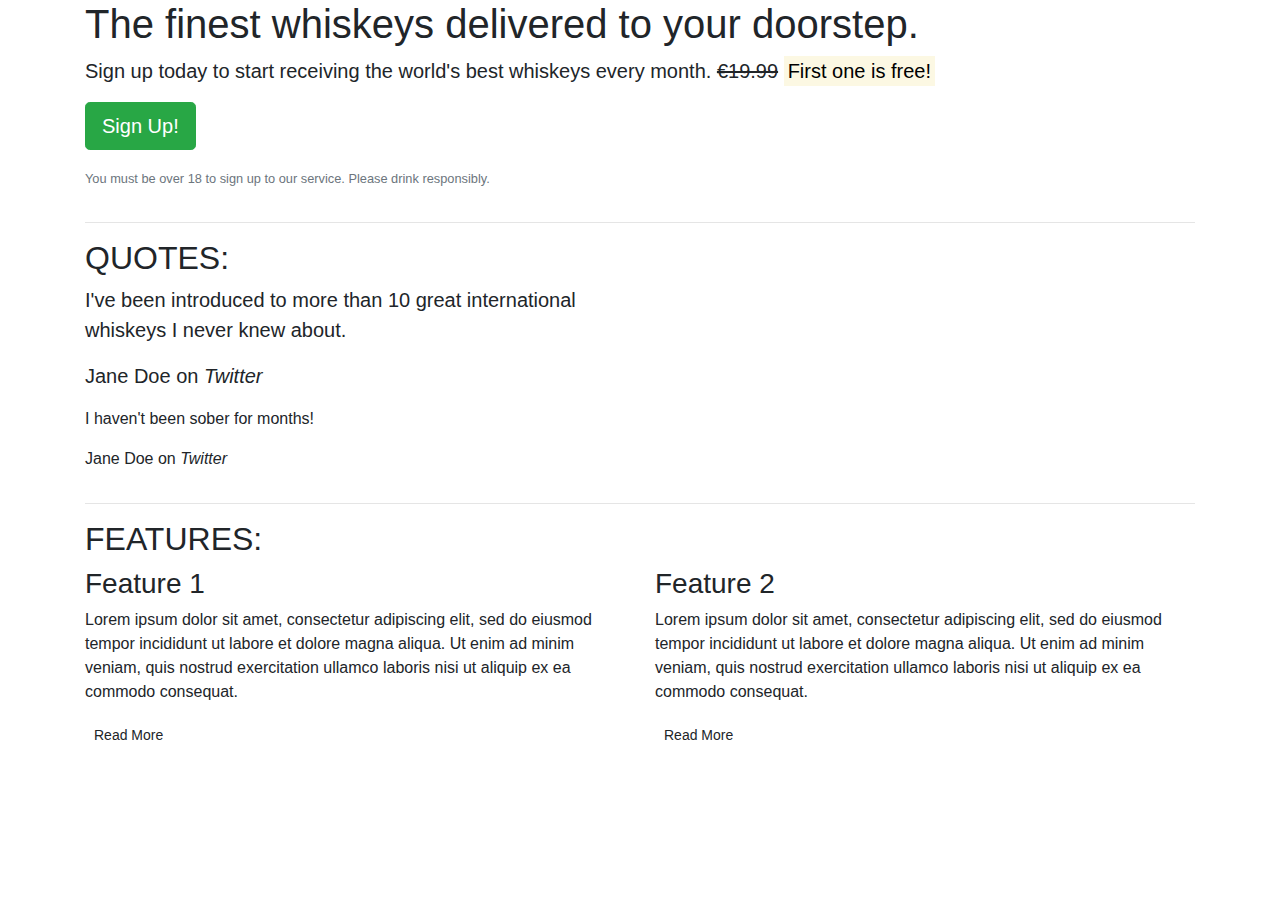
==== index.html @ dc92c140 "moved index.html out of bootstrap folder" ====
<!DOCTYPE html>
<html lang="en">
<head>
    <meta charset="UTF-8">
    <meta name="viewport" content="width=device-width, initial-scale=1.0">
    <title>Document</title>
    <link rel="stylesheet" href="https://stackpath.bootstrapcdn.com/bootstrap/4.3.1/css/bootstrap.min.css" integrity="sha384-ggOyR0iXCbMQv3Xipma34MD+dH/1fQ784/j6cY/iJTQUOhcWr7x9JvoRxT2MZw1T" crossorigin="anonymous">
    <script src="https://stackpath.bootstrapcdn.com/bootstrap/4.3.1/js/bootstrap.min.js" integrity="sha384-JjSmVgyd0p3pXB1rRibZUAYoIIy6OrQ6VrjIEaFf/nJGzIxFDsf4x0xIM+B07jRM" crossorigin="anonymous"></script>
</head>
<body>
    <article class="container">
        <!-- Callout -->
        <div class="row">
            <div class="col-12">
                <section class="callout">
                    <h1>The finest whiskeys delivered to your doorstep.</h1>
                    <p class="lead">Sign up today to start receiving the world's best whiskeys every month. <s>€19.99</s> <strong><mark>First one is free!</mark></strong></p>
                    <p><button class="btn btn-lg btn-success">Sign Up!</button></p>
                    <p class="text-muted"><small>You must be over 18 to sign up to our service. Please drink responsibly.</small></p>
                </section>
            </div>    
        </div>
        <!-- /.callout -->
        <hr>

        <!-- Quotes -->
        <section class="quotes">
            <div class="row">
                <div class="col-12">
                    <h2 class="text-uppercase">Quotes:</h2>
                </div>
            </div>
            <div class="row">
                <div class="col-12 col-md-6">
                    <blockquote class="blockquote">
                        <p>I've been introduced to more than 10 great international whiskeys I never knew about.</p>
                        <footer>Jane Doe on <cite title="Twitter">Twitter</cite></footer>
                    </blockquote>
                </div>
            </div>
            <div class="row"> 
                <div class="col-12 col-md-6">
                    <blockquote class="quote">
                        <p>I haven't been sober for months!</p>
                        <footer>Jane Doe on <cite title="Twitter">Twitter</cite></footer>
                    </blockquote>
                </div>
            </div>
        </section>
        <!-- /.quotes -->
        <hr>

        <!-- Features -->
        <section class="features">
            <div class="row">
                <div class="col-12">
                    <h2 class="text-uppercase">Features:</h2>
                </div>
            </div>
            <div class="row">
                <div class="col-12 col-md-6">    
                    <div class="feature">
                        <h3>Feature 1</h3>
                        <p>Lorem ipsum dolor sit amet, consectetur adipiscing elit, sed do eiusmod tempor incididunt ut labore et dolore magna aliqua. Ut enim ad minim veniam, quis nostrud exercitation ullamco laboris nisi ut aliquip ex ea commodo consequat.</p>
                        <p><a class="btn btn-sm btn-default" href="">Read More</a></p>
                    </div>
                </div>
                <div class="col-12 col-md-6">
                    <div class="feature">
                        <h3>Feature 2</h3>
                        <p>Lorem ipsum dolor sit amet, consectetur adipiscing elit, sed do eiusmod tempor incididunt ut labore et dolore magna aliqua. Ut enim ad minim veniam, quis nostrud exercitation ullamco laboris nisi ut aliquip ex ea commodo consequat.</p>
                        <p><a class="btn btn-sm btn-default" href="">Read More</a></p>
                    </div>
                </div>
                <div class="col-12 d-md-none">
                    <div class="feature">
                        <h3>Feature 3</h3>
                        <p class="text-capitalize">Lorem ipsum dolor sit amet, consectetur adipiscing elit, sed do eiusmod tempor incididunt ut labore et dolore magna aliqua. Ut enim ad minim veniam, quis nostrud exercitation ullamco laboris nisi ut aliquip ex ea commodo consequat.</p>
                        <p><a class="btn btn-sm btn-default" href="">Read More</a></p>
                    </div>
                </div>    
            </div>
        </section>
        <!-- /.features -->
    </article>
</body>
</html>
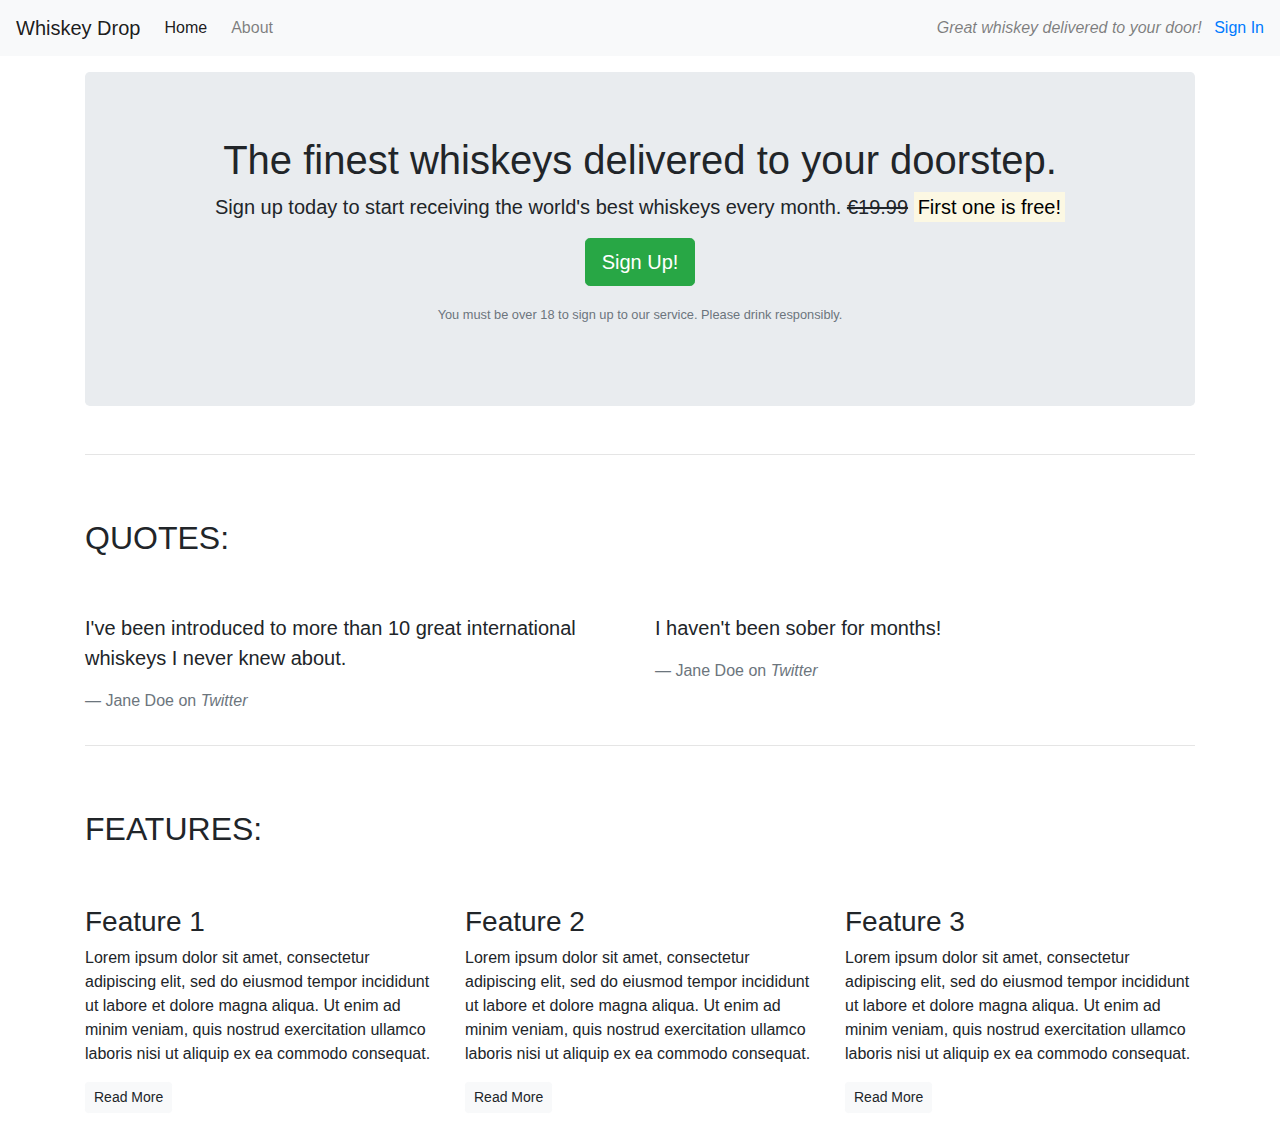
==== commit 98fc0fb5: "updated code along with video using bootstrap" ====
--- a/index.html
+++ b/index.html
@@ -1,24 +1,40 @@
 <!DOCTYPE html>
-<html lang="en">
+<html lang="en-us">
+
 <head>
-    <meta charset="UTF-8">
+    <meta charset="utf-8">
     <meta name="viewport" content="width=device-width, initial-scale=1.0">
-    <title>Document</title>
-    <link rel="stylesheet" href="https://stackpath.bootstrapcdn.com/bootstrap/4.3.1/css/bootstrap.min.css" integrity="sha384-ggOyR0iXCbMQv3Xipma34MD+dH/1fQ784/j6cY/iJTQUOhcWr7x9JvoRxT2MZw1T" crossorigin="anonymous">
-    <script src="https://stackpath.bootstrapcdn.com/bootstrap/4.3.1/js/bootstrap.min.js" integrity="sha384-JjSmVgyd0p3pXB1rRibZUAYoIIy6OrQ6VrjIEaFf/nJGzIxFDsf4x0xIM+B07jRM" crossorigin="anonymous"></script>
+    <title>Whiskey Drop | Taste a new whiskey every month</title>
+    <link rel="stylesheet" href="https://maxcdn.bootstrapcdn.com/bootstrap/4.1.3/css/bootstrap.min.css">
 </head>
+
 <body>
-    <article class="container">
+    <nav class="navbar navbar-light bg-light navbar-expand-sm">
+        <a href="/" class="navbar-brand"> Whiskey Drop</a>
+        <ul class="navbar-nav mr-auto">
+            <li class="active nav-item mr-2"><a class="nav-link" href="/">Home</a></li>
+            <li class="nav-item mr-2"><a class="nav-link" href="/about">About</a></li>
+            <li class="nav-item mr-2 d-block d-sm-none"><a class="nav-link" href="/about">Sign In / Sign Up</a></li>
+        </ul>
+        <div class="d-none d-md-block">
+            <p class="navbar-text my-auto mr-2"><i>Great whiskey delivered to your door!</i></p>
+            <a href="/login">Sign In</a>
+        </div>
+    </nav>
+    <article class="container mt-3">
         <!-- Callout -->
         <div class="row">
             <div class="col-12">
-                <section class="callout">
+                <section class="callout jumbotron text-center">
                     <h1>The finest whiskeys delivered to your doorstep.</h1>
-                    <p class="lead">Sign up today to start receiving the world's best whiskeys every month. <s>€19.99</s> <strong><mark>First one is free!</mark></strong></p>
+                    <p class="lead">Sign up today to start receiving the world's best whiskeys every month.
+                    <s class="d-none d-sm-inline">€19.99</s>
+                    <span class="d-inline d-sm-none"><br></span>
+                    <strong><mark>First one is free!</mark></strong></p>
                     <p><button class="btn btn-lg btn-success">Sign Up!</button></p>
                     <p class="text-muted"><small>You must be over 18 to sign up to our service. Please drink responsibly.</small></p>
                 </section>
-            </div>    
+            </div>
         </div>
         <!-- /.callout -->
         <hr>
@@ -26,7 +42,7 @@
         <!-- Quotes -->
         <section class="quotes">
             <div class="row">
-                <div class="col-12">
+                <div class="col-12 my-5">
                     <h2 class="text-uppercase">Quotes:</h2>
                 </div>
             </div>
@@ -34,15 +50,13 @@
                 <div class="col-12 col-md-6">
                     <blockquote class="blockquote">
                         <p>I've been introduced to more than 10 great international whiskeys I never knew about.</p>
-                        <footer>Jane Doe on <cite title="Twitter">Twitter</cite></footer>
+                        <footer class="blockquote-footer">Jane Doe on <cite title="Twitter">Twitter</cite></footer>
                     </blockquote>
                 </div>
-            </div>
-            <div class="row"> 
                 <div class="col-12 col-md-6">
-                    <blockquote class="quote">
+                    <blockquote class="blockquote">
                         <p>I haven't been sober for months!</p>
-                        <footer>Jane Doe on <cite title="Twitter">Twitter</cite></footer>
+                        <footer class="blockquote-footer">Jane Doe on <cite title="Twitter">Twitter</cite></footer>
                     </blockquote>
                 </div>
             </div>
@@ -53,35 +67,36 @@
         <!-- Features -->
         <section class="features">
             <div class="row">
-                <div class="col-12">
+                <div class="col-12 my-5">
                     <h2 class="text-uppercase">Features:</h2>
                 </div>
             </div>
             <div class="row">
-                <div class="col-12 col-md-6">    
+                <div class="col-12 col-md-6 col-lg-4">
                     <div class="feature">
                         <h3>Feature 1</h3>
                         <p>Lorem ipsum dolor sit amet, consectetur adipiscing elit, sed do eiusmod tempor incididunt ut labore et dolore magna aliqua. Ut enim ad minim veniam, quis nostrud exercitation ullamco laboris nisi ut aliquip ex ea commodo consequat.</p>
-                        <p><a class="btn btn-sm btn-default" href="">Read More</a></p>
+                        <p><a class="btn btn-sm btn-light" href="">Read More</a></p>
                     </div>
                 </div>
-                <div class="col-12 col-md-6">
+                <div class="col-12 col-md-6 col-lg-4">
                     <div class="feature">
                         <h3>Feature 2</h3>
                         <p>Lorem ipsum dolor sit amet, consectetur adipiscing elit, sed do eiusmod tempor incididunt ut labore et dolore magna aliqua. Ut enim ad minim veniam, quis nostrud exercitation ullamco laboris nisi ut aliquip ex ea commodo consequat.</p>
-                        <p><a class="btn btn-sm btn-default" href="">Read More</a></p>
+                        <p><a class="btn btn-sm btn-light" href="">Read More</a></p>
                     </div>
                 </div>
-                <div class="col-12 d-md-none">
+                <div class="col-12 d-md-none d-lg-block col-lg-4">
                     <div class="feature">
                         <h3>Feature 3</h3>
-                        <p class="text-capitalize">Lorem ipsum dolor sit amet, consectetur adipiscing elit, sed do eiusmod tempor incididunt ut labore et dolore magna aliqua. Ut enim ad minim veniam, quis nostrud exercitation ullamco laboris nisi ut aliquip ex ea commodo consequat.</p>
-                        <p><a class="btn btn-sm btn-default" href="">Read More</a></p>
+                        <p>Lorem ipsum dolor sit amet, consectetur adipiscing elit, sed do eiusmod tempor incididunt ut labore et dolore magna aliqua. Ut enim ad minim veniam, quis nostrud exercitation ullamco laboris nisi ut aliquip ex ea commodo consequat.</p>
+                        <p><a class="btn btn-sm btn-light" href="">Read More</a></p>
                     </div>
-                </div>    
+                </div>
             </div>
         </section>
         <!-- /.features -->
     </article>
 </body>
+
 </html>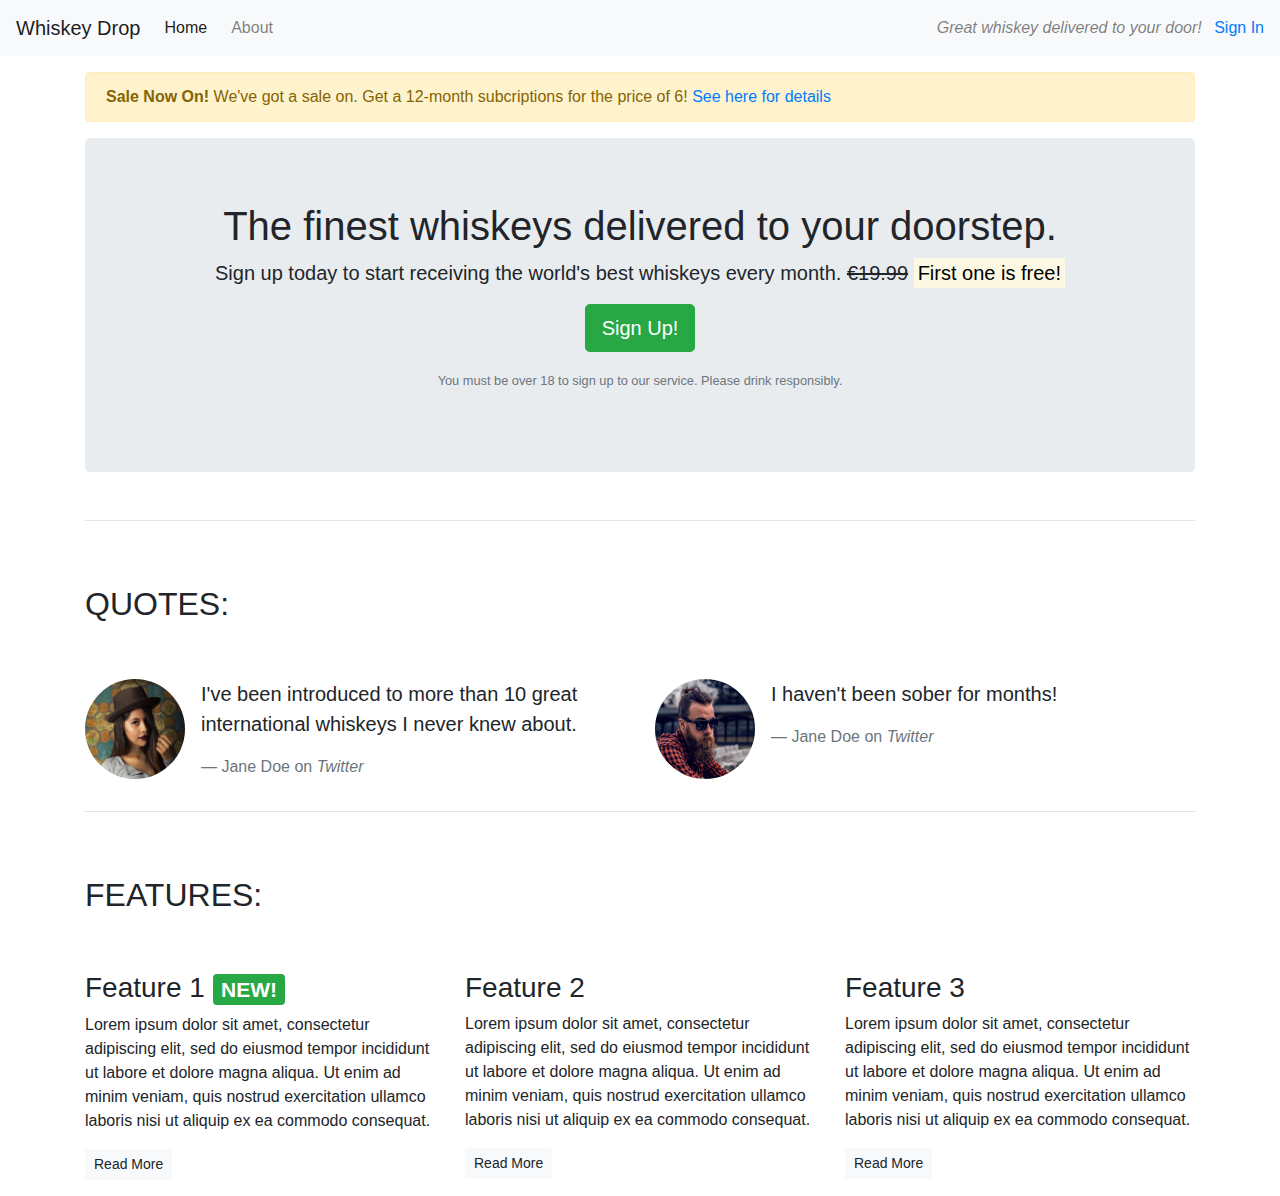
==== commit 6b75ffcf: "Updated code to include images and icons" ====
--- a/index.html
+++ b/index.html
@@ -6,6 +6,7 @@
     <meta name="viewport" content="width=device-width, initial-scale=1.0">
     <title>Whiskey Drop | Taste a new whiskey every month</title>
     <link rel="stylesheet" href="https://maxcdn.bootstrapcdn.com/bootstrap/4.1.3/css/bootstrap.min.css">
+    <link rel="stylesheet" href="https://use.fontawesome.com/releases/v5.6.1/css/all.css" integrity="sha384-gfdkjb5BdAXd+lj+gudLWI+BXq4IuLW5IT+brZEZsLFm++aCMlF1V92rMkPaX4PP" crossorigin="anonymous">
 </head>
 
 <body>
@@ -22,6 +23,13 @@
         </div>
     </nav>
     <article class="container mt-3">
+        <div class="row d-none d-sm-block">
+            <div class="col-12">
+                <div class="alert alert-warning">
+                    <strong>Sale Now On!</strong> We've got a sale on. Get a 12-month subcriptions for the price of 6! <a href="">See here for details</a>
+                </div>    
+            </div>
+        </div>
         <!-- Callout -->
         <div class="row">
             <div class="col-12">
@@ -48,16 +56,30 @@
             </div>
             <div class="row">
                 <div class="col-12 col-md-6">
-                    <blockquote class="blockquote">
-                        <p>I've been introduced to more than 10 great international whiskeys I never knew about.</p>
-                        <footer class="blockquote-footer">Jane Doe on <cite title="Twitter">Twitter</cite></footer>
-                    </blockquote>
+                    <div class="media">
+                        <div class="d-none d-sm-block">
+                            <img src="images/girl-image.png" class="rounded-circle mr-3" height=100 width=100>
+                        </div>
+                        <div class="media-body">
+                            <blockquote class="blockquote">
+                                <p>I've been introduced to more than 10 great international whiskeys I never knew about.</p>
+                                <footer class="blockquote-footer">Jane Doe on <cite title="Twitter">Twitter</cite></footer>
+                            </blockquote>
+                        </div>
+                    </div>
                 </div>
                 <div class="col-12 col-md-6">
-                    <blockquote class="blockquote">
-                        <p>I haven't been sober for months!</p>
-                        <footer class="blockquote-footer">Jane Doe on <cite title="Twitter">Twitter</cite></footer>
-                    </blockquote>
+                    <div class="media">
+                        <div class="d-none d-sm-block">
+                            <img src="images/guy-image.png" class="rounded-circle mr-3" height=100 width=100>
+                        </div>
+                        <div class="media-body">
+                            <blockquote class="blockquote">
+                                <p>I haven't been sober for months!</p>
+                                <footer class="blockquote-footer">Jane Doe on <cite title="Twitter">Twitter</cite></footer>
+                            </blockquote>
+                        </div> 
+                    </div>       
                 </div>
             </div>
         </section>
@@ -74,21 +96,21 @@
             <div class="row">
                 <div class="col-12 col-md-6 col-lg-4">
                     <div class="feature">
-                        <h3>Feature 1</h3>
+                        <h3><i class="fas fa-gift d-none d-sm-inline"></i> Feature 1 <span class="badge badge-success">NEW!</span></h3>
                         <p>Lorem ipsum dolor sit amet, consectetur adipiscing elit, sed do eiusmod tempor incididunt ut labore et dolore magna aliqua. Ut enim ad minim veniam, quis nostrud exercitation ullamco laboris nisi ut aliquip ex ea commodo consequat.</p>
                         <p><a class="btn btn-sm btn-light" href="">Read More</a></p>
                     </div>
                 </div>
                 <div class="col-12 col-md-6 col-lg-4">
                     <div class="feature">
-                        <h3>Feature 2</h3>
+                        <h3><i class="fas fa-credit-card d-none d-sm-inline"></i> Feature 2</h3>
                         <p>Lorem ipsum dolor sit amet, consectetur adipiscing elit, sed do eiusmod tempor incididunt ut labore et dolore magna aliqua. Ut enim ad minim veniam, quis nostrud exercitation ullamco laboris nisi ut aliquip ex ea commodo consequat.</p>
                         <p><a class="btn btn-sm btn-light" href="">Read More</a></p>
                     </div>
                 </div>
                 <div class="col-12 d-md-none d-lg-block col-lg-4">
                     <div class="feature">
-                        <h3>Feature 3</h3>
+                        <h3><i class="far fa-times-circle d-none d-sm-inline"></i> Feature 3</h3>
                         <p>Lorem ipsum dolor sit amet, consectetur adipiscing elit, sed do eiusmod tempor incididunt ut labore et dolore magna aliqua. Ut enim ad minim veniam, quis nostrud exercitation ullamco laboris nisi ut aliquip ex ea commodo consequat.</p>
                         <p><a class="btn btn-sm btn-light" href="">Read More</a></p>
                     </div>
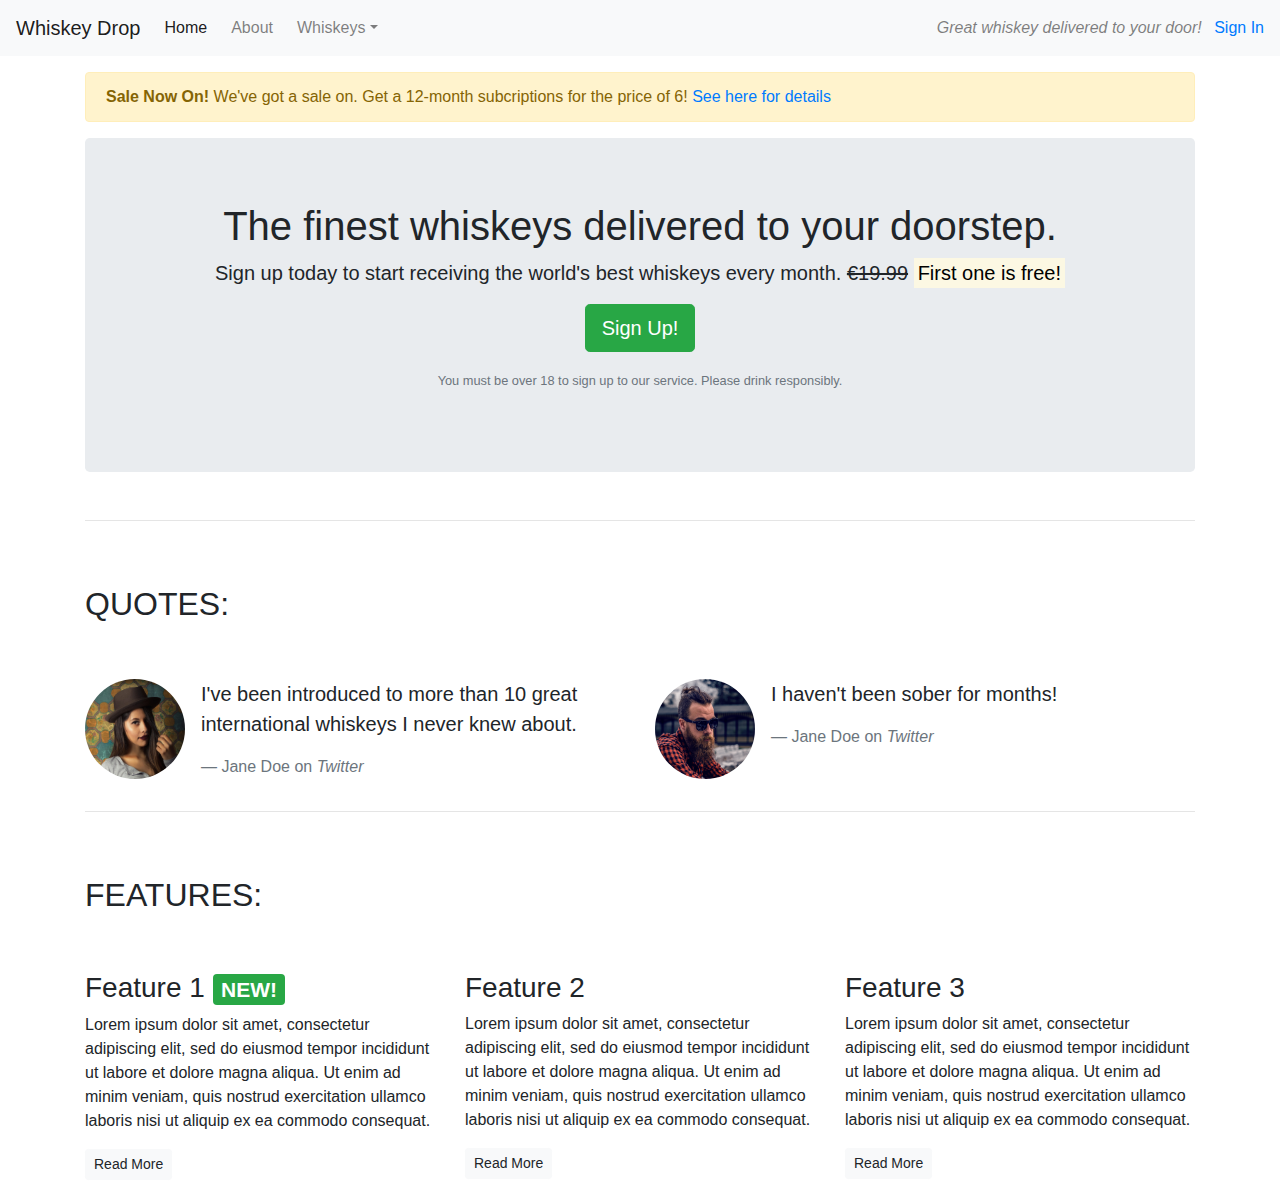
==== commit bba6a7a4: "updated code with javascript to icnlude a dropdown menu for mobile and desktop viewing" ====
--- a/index.html
+++ b/index.html
@@ -10,115 +10,136 @@
 </head>
 
 <body>
-    <nav class="navbar navbar-light bg-light navbar-expand-sm">
-        <a href="/" class="navbar-brand"> Whiskey Drop</a>
-        <ul class="navbar-nav mr-auto">
-            <li class="active nav-item mr-2"><a class="nav-link" href="/">Home</a></li>
-            <li class="nav-item mr-2"><a class="nav-link" href="/about">About</a></li>
-            <li class="nav-item mr-2 d-block d-sm-none"><a class="nav-link" href="/about">Sign In / Sign Up</a></li>
-        </ul>
-        <div class="d-none d-md-block">
-            <p class="navbar-text my-auto mr-2"><i>Great whiskey delivered to your door!</i></p>
-            <a href="/login">Sign In</a>
-        </div>
-    </nav>
-    <article class="container mt-3">
-        <div class="row d-none d-sm-block">
-            <div class="col-12">
-                <div class="alert alert-warning">
-                    <strong>Sale Now On!</strong> We've got a sale on. Get a 12-month subcriptions for the price of 6! <a href="">See here for details</a>
-                </div>    
+        <nav class="navbar navbar-light bg-light navbar-expand-sm">
+            <a href="/" class="navbar-brand"> Whiskey Drop</a>
+
+            <button class="navbar-toggler ml auto" type="button" data-toggle="collapse" data-target="#navbarNavDropdown" aria-controls="navbarNavDropdown" aria-expanded="false" aria-label="Toggle navigation">
+                <span class="navbar-toggler-icon"></span></button>
+
+            
+            <div class="collapse navbar-collapse" id="navbarNavDropdown">
+
+                <ul class="navbar-nav mr-auto">
+                    <li class="active nav-item mr-2"><a class="nav-link" href="/">Home</a></li>
+                    <li class="nav-item mr-2"><a class="nav-link" href="/about">About</a></li>
+                    <li class="nav-item dropdown">
+                        <a class="nav-link dropdown-toggle" href="#" id="navbarDropdownMenuLink" role="button" data-toggle="dropdown" aria-haspopup="true" aria-expanded="false">Whiskeys</a>
+                        <div class="dropdown-menu" aria-labelledby="navbarDropdownMenuLink">
+                            <a class="dropdown-item" href="#">Irish</a>
+                            <a class="dropdown-item" href="#">Scotch</a>
+                            <a class="dropdown-item" href="#">Japanese</a>
+                            <a class="dropdown-item" href="#">American</a>
+                        </div>
+                    </li>
+
+                    <li class="nav-item mr-2 d-block d-sm-none"><a class="nav-link" href="/about">Sign In / Sign Up</a></li>
+                </ul>
             </div>
-        </div>
-        <!-- Callout -->
-        <div class="row">
-            <div class="col-12">
-                <section class="callout jumbotron text-center">
-                    <h1>The finest whiskeys delivered to your doorstep.</h1>
-                    <p class="lead">Sign up today to start receiving the world's best whiskeys every month.
-                    <s class="d-none d-sm-inline">€19.99</s>
-                    <span class="d-inline d-sm-none"><br></span>
-                    <strong><mark>First one is free!</mark></strong></p>
-                    <p><button class="btn btn-lg btn-success">Sign Up!</button></p>
-                    <p class="text-muted"><small>You must be over 18 to sign up to our service. Please drink responsibly.</small></p>
-                </section>
+            <div class="d-none d-md-block">
+                <p class="navbar-text my-auto mr-2"><i>Great whiskey delivered to your door!</i></p>
+                <a href="/login">Sign In</a>
             </div>
-        </div>
-        <!-- /.callout -->
-        <hr>
-
-        <!-- Quotes -->
-        <section class="quotes">
-            <div class="row">
-                <div class="col-12 my-5">
-                    <h2 class="text-uppercase">Quotes:</h2>
+        </nav>
+        <article class="container mt-3">
+            <div class="row d-none d-sm-block">
+                <div class="col-12">
+                    <div class="alert alert-warning">
+                        <strong>Sale Now On!</strong> We've got a sale on. Get a 12-month subcriptions for the price of 6! <a href="">See here for details</a>
+                    </div>    
                 </div>
             </div>
+            <!-- Callout -->
             <div class="row">
-                <div class="col-12 col-md-6">
-                    <div class="media">
-                        <div class="d-none d-sm-block">
-                            <img src="images/girl-image.png" class="rounded-circle mr-3" height=100 width=100>
+                <div class="col-12">
+                    <section class="callout jumbotron text-center">
+                        <h1>The finest whiskeys delivered to your doorstep.</h1>
+                        <p class="lead">Sign up today to start receiving the world's best whiskeys every month.
+                        <s class="d-none d-sm-inline">€19.99</s>
+                        <span class="d-inline d-sm-none"><br></span>
+                        <strong><mark>First one is free!</mark></strong></p>
+                        <p><button class="btn btn-lg btn-success">Sign Up!</button></p>
+                        <p class="text-muted"><small>You must be over 18 to sign up to our service. Please drink responsibly.</small></p>
+                    </section>
+                </div>
+            </div>
+            <!-- /.callout -->
+            <hr>
+
+            <!-- Quotes -->
+            <section class="quotes">
+                <div class="row">
+                    <div class="col-12 my-5">
+                        <h2 class="text-uppercase">Quotes:</h2>
+                    </div>
+                </div>
+                <div class="row">
+                    <div class="col-12 col-md-6">
+                        <div class="media">
+                            <div class="d-none d-sm-block">
+                                <img src="images/girl-image.png" class="rounded-circle mr-3" height=100 width=100>
+                            </div>
+                            <div class="media-body">
+                                <blockquote class="blockquote">
+                                    <p>I've been introduced to more than 10 great international whiskeys I never knew about.</p>
+                                    <footer class="blockquote-footer">Jane Doe on <cite title="Twitter">Twitter</cite></footer>
+                                </blockquote>
+                            </div>
                         </div>
-                        <div class="media-body">
-                            <blockquote class="blockquote">
-                                <p>I've been introduced to more than 10 great international whiskeys I never knew about.</p>
-                                <footer class="blockquote-footer">Jane Doe on <cite title="Twitter">Twitter</cite></footer>
-                            </blockquote>
+                    </div>
+                    <div class="col-12 col-md-6">
+                        <div class="media">
+                            <div class="d-none d-sm-block">
+                                <img src="images/guy-image.png" class="rounded-circle mr-3" height=100 width=100>
+                            </div>
+                            <div class="media-body">
+                                <blockquote class="blockquote">
+                                    <p>I haven't been sober for months!</p>
+                                    <footer class="blockquote-footer">Jane Doe on <cite title="Twitter">Twitter</cite></footer>
+                                </blockquote>
+                            </div> 
+                        </div>       
+                    </div>
+                </div>
+            </section>
+            <!-- /.quotes -->
+            <hr>
+
+            <!-- Features -->
+            <section class="features">
+                <div class="row">
+                    <div class="col-12 my-5">
+                        <h2 class="text-uppercase">Features:</h2>
+                    </div>
+                </div>
+                <div class="row">
+                    <div class="col-12 col-md-6 col-lg-4">
+                        <div class="feature">
+                            <h3><i class="fas fa-gift d-none d-sm-inline"></i> Feature 1 <span class="badge badge-success">NEW!</span></h3>
+                            <p>Lorem ipsum dolor sit amet, consectetur adipiscing elit, sed do eiusmod tempor incididunt ut labore et dolore magna aliqua. Ut enim ad minim veniam, quis nostrud exercitation ullamco laboris nisi ut aliquip ex ea commodo consequat.</p>
+                            <p><a class="btn btn-sm btn-light" href="">Read More</a></p>
+                        </div>
+                    </div>
+                    <div class="col-12 col-md-6 col-lg-4">
+                        <div class="feature">
+                            <h3><i class="fas fa-credit-card d-none d-sm-inline"></i> Feature 2</h3>
+                            <p>Lorem ipsum dolor sit amet, consectetur adipiscing elit, sed do eiusmod tempor incididunt ut labore et dolore magna aliqua. Ut enim ad minim veniam, quis nostrud exercitation ullamco laboris nisi ut aliquip ex ea commodo consequat.</p>
+                            <p><a class="btn btn-sm btn-light" href="">Read More</a></p>
+                        </div>
+                    </div>
+                    <div class="col-12 d-md-none d-lg-block col-lg-4">
+                        <div class="feature">
+                            <h3><i class="far fa-times-circle d-none d-sm-inline"></i> Feature 3</h3>
+                            <p>Lorem ipsum dolor sit amet, consectetur adipiscing elit, sed do eiusmod tempor incididunt ut labore et dolore magna aliqua. Ut enim ad minim veniam, quis nostrud exercitation ullamco laboris nisi ut aliquip ex ea commodo consequat.</p>
+                            <p><a class="btn btn-sm btn-light" href="">Read More</a></p>
                         </div>
                     </div>
                 </div>
-                <div class="col-12 col-md-6">
-                    <div class="media">
-                        <div class="d-none d-sm-block">
-                            <img src="images/guy-image.png" class="rounded-circle mr-3" height=100 width=100>
-                        </div>
-                        <div class="media-body">
-                            <blockquote class="blockquote">
-                                <p>I haven't been sober for months!</p>
-                                <footer class="blockquote-footer">Jane Doe on <cite title="Twitter">Twitter</cite></footer>
-                            </blockquote>
-                        </div> 
-                    </div>       
-                </div>
-            </div>
-        </section>
-        <!-- /.quotes -->
-        <hr>
-
-        <!-- Features -->
-        <section class="features">
-            <div class="row">
-                <div class="col-12 my-5">
-                    <h2 class="text-uppercase">Features:</h2>
-                </div>
-            </div>
-            <div class="row">
-                <div class="col-12 col-md-6 col-lg-4">
-                    <div class="feature">
-                        <h3><i class="fas fa-gift d-none d-sm-inline"></i> Feature 1 <span class="badge badge-success">NEW!</span></h3>
-                        <p>Lorem ipsum dolor sit amet, consectetur adipiscing elit, sed do eiusmod tempor incididunt ut labore et dolore magna aliqua. Ut enim ad minim veniam, quis nostrud exercitation ullamco laboris nisi ut aliquip ex ea commodo consequat.</p>
-                        <p><a class="btn btn-sm btn-light" href="">Read More</a></p>
-                    </div>
-                </div>
-                <div class="col-12 col-md-6 col-lg-4">
-                    <div class="feature">
-                        <h3><i class="fas fa-credit-card d-none d-sm-inline"></i> Feature 2</h3>
-                        <p>Lorem ipsum dolor sit amet, consectetur adipiscing elit, sed do eiusmod tempor incididunt ut labore et dolore magna aliqua. Ut enim ad minim veniam, quis nostrud exercitation ullamco laboris nisi ut aliquip ex ea commodo consequat.</p>
-                        <p><a class="btn btn-sm btn-light" href="">Read More</a></p>
-                    </div>
-                </div>
-                <div class="col-12 d-md-none d-lg-block col-lg-4">
-                    <div class="feature">
-                        <h3><i class="far fa-times-circle d-none d-sm-inline"></i> Feature 3</h3>
-                        <p>Lorem ipsum dolor sit amet, consectetur adipiscing elit, sed do eiusmod tempor incididunt ut labore et dolore magna aliqua. Ut enim ad minim veniam, quis nostrud exercitation ullamco laboris nisi ut aliquip ex ea commodo consequat.</p>
-                        <p><a class="btn btn-sm btn-light" href="">Read More</a></p>
-                    </div>
-                </div>
-            </div>
-        </section>
-        <!-- /.features -->
-    </article>
+            </section>
+            <!-- /.features -->
+        </article>
+    <script src="https://code.jquery.com/jquery-3.3.1.slim.min.js" integrity="sha384-q8i/X+965DzO0rT7abK41JStQIAqVgRVzpbzo5smXKp4YfRvH+8abtTE1Pi6jizo" crossorigin="anonymous"></script>
+    <script src="https://cdnjs.cloudflare.com/ajax/libs/popper.js/1.14.3/umd/popper.min.js" integrity="sha384-ZMP7rVo3mIykV+2+9J3UJ46jBk0WLaUAdn689aCwoqbBJiSnjAK/l8WvCWPIPm49" crossorigin="anonymous"></script>
+    <script src="https://stackpath.bootstrapcdn.com/bootstrap/4.1.3/js/bootstrap.min.js" integrity="sha384-ChfqqxuZUCnJSK3+MXmPNIyE6ZbWh2IMqE241rYiqJxyMiZ6OW/JmZQ5stwEULTy" crossorigin="anonymous"></script>
 </body>
 
 </html>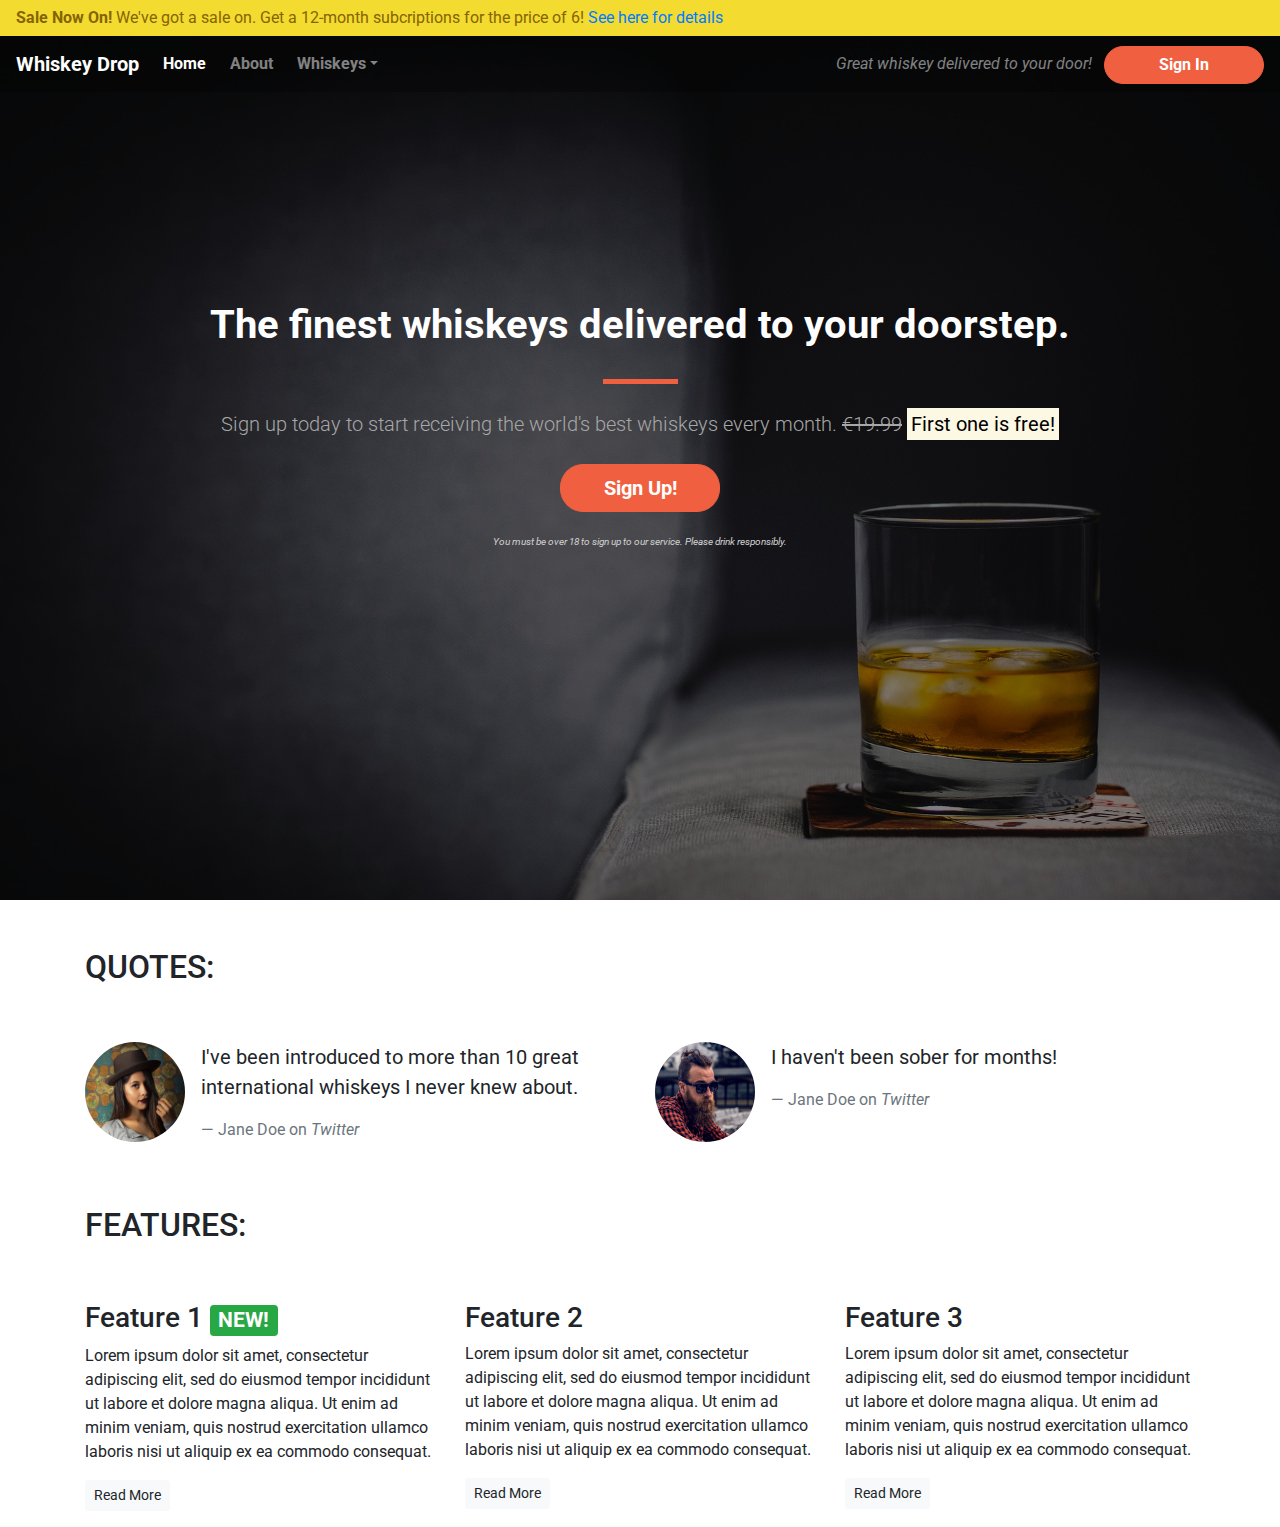
==== commit b302c338: "updated code with various styling and included the alert" ====
--- a/index.html
+++ b/index.html
@@ -7,10 +7,22 @@
     <title>Whiskey Drop | Taste a new whiskey every month</title>
     <link rel="stylesheet" href="https://maxcdn.bootstrapcdn.com/bootstrap/4.1.3/css/bootstrap.min.css">
     <link rel="stylesheet" href="https://use.fontawesome.com/releases/v5.6.1/css/all.css" integrity="sha384-gfdkjb5BdAXd+lj+gudLWI+BXq4IuLW5IT+brZEZsLFm++aCMlF1V92rMkPaX4PP" crossorigin="anonymous">
+    <link href="https://fonts.googleapis.com/css?family=Roboto:400,700" rel="stylesheet">
+    <link rel="stylesheet" href="css/style.css" type="text/css"/>
 </head>
 
-<body>
-        <nav class="navbar navbar-light bg-light navbar-expand-sm">
+    <body>
+    <div class="container-fluid navalert-container">
+         <div class="container-fluid alert-container">
+            <div class="row d-none d-sm-block">
+                <div class="col-12">
+                    <div class="site-wide-alert alert alert-warning">
+                        <strong>Sale Now On!</strong> We've got a sale on. Get a 12-month subcriptions for the price of 6! <a href="">See here for details</a>
+                    </div>    
+                </div>
+            </div>
+        </div> 
+        <nav class="navbar navbar-dark navbar-expand-sm">
             <a href="/" class="navbar-brand"> Whiskey Drop</a>
 
             <button class="navbar-toggler ml auto" type="button" data-toggle="collapse" data-target="#navbarNavDropdown" aria-controls="navbarNavDropdown" aria-expanded="false" aria-label="Toggle navigation">
@@ -31,115 +43,148 @@
                             <a class="dropdown-item" href="#">American</a>
                         </div>
                     </li>
-
                     <li class="nav-item mr-2 d-block d-sm-none"><a class="nav-link" href="/about">Sign In / Sign Up</a></li>
                 </ul>
             </div>
             <div class="d-none d-md-block">
                 <p class="navbar-text my-auto mr-2"><i>Great whiskey delivered to your door!</i></p>
-                <a href="/login">Sign In</a>
+                <a href="/login" class="btn btn--cta btn--red">Sign In</a>
             </div>
         </nav>
-        <article class="container mt-3">
-            <div class="row d-none d-sm-block">
-                <div class="col-12">
-                    <div class="alert alert-warning">
-                        <strong>Sale Now On!</strong> We've got a sale on. Get a 12-month subcriptions for the price of 6! <a href="">See here for details</a>
-                    </div>    
-                </div>
-            </div>
+    </div>
+       
+        <div class="container-fluid callout-container">
             <!-- Callout -->
+            <div class="opaque-overlay">&nbsp</div>
             <div class="row">
                 <div class="col-12">
                     <section class="callout jumbotron text-center">
-                        <h1>The finest whiskeys delivered to your doorstep.</h1>
+                        <h1 class="jumbotron-header"> The finest whiskeys delivered to your doorstep.</h1>
+                        <hr class="block-divider block-divider--orange">
                         <p class="lead">Sign up today to start receiving the world's best whiskeys every month.
                         <s class="d-none d-sm-inline">€19.99</s>
                         <span class="d-inline d-sm-none"><br></span>
                         <strong><mark>First one is free!</mark></strong></p>
-                        <p><button class="btn btn-lg btn-success">Sign Up!</button></p>
+                        <p><button class="btn btn-lg btn--cta btn--red" data-toggle="modal" data-target="#signUpModal">Sign Up!</button></p>
                         <p class="text-muted"><small>You must be over 18 to sign up to our service. Please drink responsibly.</small></p>
                     </section>
                 </div>
             </div>
             <!-- /.callout -->
-            <hr>
+        </div>
+    
 
             <!-- Quotes -->
-            <section class="quotes">
-                <div class="row">
-                    <div class="col-12 my-5">
-                        <h2 class="text-uppercase">Quotes:</h2>
+            <div class="container quotes-container">
+                <section class="quotes">
+                    <div class="row">
+                        <div class="col-12 my-5">
+                            <h2 class="text-uppercase">Quotes:</h2>
+                        </div>
                     </div>
-                </div>
-                <div class="row">
-                    <div class="col-12 col-md-6">
-                        <div class="media">
-                            <div class="d-none d-sm-block">
-                                <img src="images/girl-image.png" class="rounded-circle mr-3" height=100 width=100>
+                    <div class="row">
+                        <div class="col-12 col-md-6">
+                            <div class="media">
+                                <div class="d-none d-sm-block">
+                                    <img src="images/girl-image.png" class="rounded-circle mr-3" height=100 width=100 alt="an image of a woman">
+                                </div>
+                                <div class="media-body">
+                                    <blockquote class="blockquote">
+                                        <p>I've been introduced to more than 10 great international whiskeys I never knew about.</p>
+                                        <footer class="blockquote-footer">Jane Doe on <cite title="Twitter">Twitter</cite></footer>
+                                    </blockquote>
+                                </div>
                             </div>
-                            <div class="media-body">
-                                <blockquote class="blockquote">
-                                    <p>I've been introduced to more than 10 great international whiskeys I never knew about.</p>
-                                    <footer class="blockquote-footer">Jane Doe on <cite title="Twitter">Twitter</cite></footer>
-                                </blockquote>
+                        </div>
+                        <div class="col-12 col-md-6">
+                            <div class="media">
+                                <div class="d-none d-sm-block">
+                                    <img src="images/guy-image.png" class="rounded-circle mr-3" height=100 width=100 alt="An image of a man">
+                                </div>
+                                <div class="media-body">
+                                    <blockquote class="blockquote">
+                                        <p>I haven't been sober for months!</p>
+                                        <footer class="blockquote-footer">Jane Doe on <cite title="Twitter">Twitter</cite></footer>
+                                    </blockquote>
+                                </div> 
+                            </div>       
+                        </div>
+                    </div>
+                </section>
+                <!-- /.quotes -->
+            <div/>
+
+            <!-- Features -->
+            <div class="features-container">
+                <section class="features">
+                    <div class="row">
+                        <div class="col-12 my-5">
+                            <h2 class="text-uppercase">Features:</h2>
+                        </div>
+                    </div>
+                    <div class="row">
+                        <div class="col-12 col-md-6 col-lg-4">
+                            <div class="feature">
+                                <h3><i class="fas fa-gift d-none d-sm-inline"></i> Feature 1 <span class="badge badge-success">NEW!</span></h3>
+                                <p>Lorem ipsum dolor sit amet, consectetur adipiscing elit, sed do eiusmod tempor incididunt ut labore et dolore magna aliqua. Ut enim ad minim veniam, quis nostrud exercitation ullamco laboris nisi ut aliquip ex ea commodo consequat.</p>
+                                <p><a class="btn btn-sm btn-light" href="">Read More</a></p>
+                            </div>
+                        </div>
+                        <div class="col-12 col-md-6 col-lg-4">
+                            <div class="feature">
+                                <h3><i class="fas fa-credit-card d-none d-sm-inline"></i> Feature 2</h3>
+                                <p>Lorem ipsum dolor sit amet, consectetur adipiscing elit, sed do eiusmod tempor incididunt ut labore et dolore magna aliqua. Ut enim ad minim veniam, quis nostrud exercitation ullamco laboris nisi ut aliquip ex ea commodo consequat.</p>
+                                <p><a class="btn btn-sm btn-light" href="">Read More</a></p>
+                            </div>
+                        </div>
+                        <div class="col-12 d-md-none d-lg-block col-lg-4">
+                            <div class="feature">
+                                <h3><i class="far fa-times-circle d-none d-sm-inline"></i> Feature 3</h3>
+                                <p>Lorem ipsum dolor sit amet, consectetur adipiscing elit, sed do eiusmod tempor incididunt ut labore et dolore magna aliqua. Ut enim ad minim veniam, quis nostrud exercitation ullamco laboris nisi ut aliquip ex ea commodo consequat.</p>
+                                <p><a class="btn btn-sm btn-light" href="">Read More</a></p>
                             </div>
                         </div>
                     </div>
-                    <div class="col-12 col-md-6">
-                        <div class="media">
-                            <div class="d-none d-sm-block">
-                                <img src="images/guy-image.png" class="rounded-circle mr-3" height=100 width=100>
+                </section>
+                <!-- /.features -->
+            </div>
+        
+
+        <div class="modal" tabindex="-1" role="dialog" id="signUpModal">
+            <div class="modal-dialog" role="document">
+                <div class="modal-content">
+                <div class="modal-header">
+                    <h5 class="modal-title">Sign Up To Whiskey Drop!</h5>
+                    <button type="button" class="close" data-dismiss="modal" aria-label="Close">
+                    <span aria-hidden="true">&times;</span>
+                    </button>
+                </div>
+                    <div class="modal-body">
+                        <form>
+                            <div class="form-group">
+                                <label for="exampleInputEmail1">Email address</label>
+                                <input type="email" class="form-control" id="exampleInputEmail1" aria-describedby="emailHelp" placeholder="Enter email">
+                                <small id="emailHelp" class="form-text text-muted">We'll never share your email with anyone else.</small>
                             </div>
-                            <div class="media-body">
-                                <blockquote class="blockquote">
-                                    <p>I haven't been sober for months!</p>
-                                    <footer class="blockquote-footer">Jane Doe on <cite title="Twitter">Twitter</cite></footer>
-                                </blockquote>
-                            </div> 
-                        </div>       
+                            <div class="form-group">
+                                <label for="password">Password</label>
+                                <input type="password" class="form-control" id="password" placeholder="Password">
+                            </div>
+                            <div class="form-group">
+                                <label for="repeatPassword">Repeat Password</label>
+                                <input type="password" class="form-control" id="repeatPassword" placeholder="Repeat Password">
+                            </div>
+                            <button type="submit" class="btn btn-success">Submit</button>
+                        </form>
                     </div>
                 </div>
-            </section>
-            <!-- /.quotes -->
-            <hr>
+            </div>
+        </div>
 
-            <!-- Features -->
-            <section class="features">
-                <div class="row">
-                    <div class="col-12 my-5">
-                        <h2 class="text-uppercase">Features:</h2>
-                    </div>
-                </div>
-                <div class="row">
-                    <div class="col-12 col-md-6 col-lg-4">
-                        <div class="feature">
-                            <h3><i class="fas fa-gift d-none d-sm-inline"></i> Feature 1 <span class="badge badge-success">NEW!</span></h3>
-                            <p>Lorem ipsum dolor sit amet, consectetur adipiscing elit, sed do eiusmod tempor incididunt ut labore et dolore magna aliqua. Ut enim ad minim veniam, quis nostrud exercitation ullamco laboris nisi ut aliquip ex ea commodo consequat.</p>
-                            <p><a class="btn btn-sm btn-light" href="">Read More</a></p>
-                        </div>
-                    </div>
-                    <div class="col-12 col-md-6 col-lg-4">
-                        <div class="feature">
-                            <h3><i class="fas fa-credit-card d-none d-sm-inline"></i> Feature 2</h3>
-                            <p>Lorem ipsum dolor sit amet, consectetur adipiscing elit, sed do eiusmod tempor incididunt ut labore et dolore magna aliqua. Ut enim ad minim veniam, quis nostrud exercitation ullamco laboris nisi ut aliquip ex ea commodo consequat.</p>
-                            <p><a class="btn btn-sm btn-light" href="">Read More</a></p>
-                        </div>
-                    </div>
-                    <div class="col-12 d-md-none d-lg-block col-lg-4">
-                        <div class="feature">
-                            <h3><i class="far fa-times-circle d-none d-sm-inline"></i> Feature 3</h3>
-                            <p>Lorem ipsum dolor sit amet, consectetur adipiscing elit, sed do eiusmod tempor incididunt ut labore et dolore magna aliqua. Ut enim ad minim veniam, quis nostrud exercitation ullamco laboris nisi ut aliquip ex ea commodo consequat.</p>
-                            <p><a class="btn btn-sm btn-light" href="">Read More</a></p>
-                        </div>
-                    </div>
-                </div>
-            </section>
-            <!-- /.features -->
-        </article>
-    <script src="https://code.jquery.com/jquery-3.3.1.slim.min.js" integrity="sha384-q8i/X+965DzO0rT7abK41JStQIAqVgRVzpbzo5smXKp4YfRvH+8abtTE1Pi6jizo" crossorigin="anonymous"></script>
-    <script src="https://cdnjs.cloudflare.com/ajax/libs/popper.js/1.14.3/umd/popper.min.js" integrity="sha384-ZMP7rVo3mIykV+2+9J3UJ46jBk0WLaUAdn689aCwoqbBJiSnjAK/l8WvCWPIPm49" crossorigin="anonymous"></script>
-    <script src="https://stackpath.bootstrapcdn.com/bootstrap/4.1.3/js/bootstrap.min.js" integrity="sha384-ChfqqxuZUCnJSK3+MXmPNIyE6ZbWh2IMqE241rYiqJxyMiZ6OW/JmZQ5stwEULTy" crossorigin="anonymous"></script>
-</body>
+
+        <script src="https://code.jquery.com/jquery-3.3.1.slim.min.js" integrity="sha384-q8i/X+965DzO0rT7abK41JStQIAqVgRVzpbzo5smXKp4YfRvH+8abtTE1Pi6jizo" crossorigin="anonymous"></script>
+        <script src="https://cdnjs.cloudflare.com/ajax/libs/popper.js/1.14.3/umd/popper.min.js" integrity="sha384-ZMP7rVo3mIykV+2+9J3UJ46jBk0WLaUAdn689aCwoqbBJiSnjAK/l8WvCWPIPm49" crossorigin="anonymous"></script>
+        <script src="https://stackpath.bootstrapcdn.com/bootstrap/4.1.3/js/bootstrap.min.js" integrity="sha384-ChfqqxuZUCnJSK3+MXmPNIyE6ZbWh2IMqE241rYiqJxyMiZ6OW/JmZQ5stwEULTy" crossorigin="anonymous"></script>
+    </body>
 
 </html>--- a/css/style.css
+++ b/css/style.css
@@ -0,0 +1,137 @@
+body {
+    font-family: 'Roboto' , sans-serif;
+}
+
+ .alert-container .col-12 {
+    padding-left: 0;
+    padding-right: 0;
+ }
+ 
+ .site-wide-alert {
+     border-radius: 0;
+     margin-bottom: 0;
+     padding: 5px 15px;
+     background-color: #f3db30;
+     border-color: #f3db30;
+ }
+
+/* .features-container {}  */
+
+.callout-container {
+    height: 100vh;
+
+
+  background: url(../images/whiskey-background.jpg) no-repeat bottom right fixed; 
+  -webkit-background-size: cover;
+  -moz-background-size: cover;
+  -o-background-size: cover;
+  background-size: cover;
+
+  display: flex;
+  align-items: center;
+  justify-content: center;
+  
+  position: relative;
+}
+
+.opaque-overlay {
+    position: absolute;
+    top: 0;
+    left: 0;
+    height: 100%;
+    width: 100%;
+    background-color: rgba(0,0,0,0.5);
+
+}
+
+/* .quotes-container {} */
+
+.block-divider {
+    width: 75px;
+    height: 5px;
+    border: 0;
+}
+
+.block-divider--orange {
+    background-color: #f05f40;
+}
+
+.block-divider--short {
+    width: 35px;
+}
+
+/* Navbar */
+
+.navalert-container {
+    position: absolute;
+    top: 0;
+    left: 0;
+    padding-left: 0;
+    padding-right: 0;
+    z-index: 1;
+}
+
+.navbar{
+    margin-bottom: 0;
+    border: 0;
+    width: 100%;
+    background-color: rgba(0,0,0,0.25);
+}
+
+.navbar .navbar-toggler {
+    border: 0;
+}
+
+.navbar-brand {
+    font-weight: bold;
+}
+
+.navbar .navbar-nav a {
+    font-weight: bold;
+}
+
+/* Jumbotron */
+
+.jumbotron {
+    background-color: transparent;
+}
+
+.jumbotron .lead {
+    margin: 25px 0;
+    color: #a7a7a7;
+    
+}
+
+.jumbotron-header {
+    color: white;
+    font-weight: bold;
+    margin-bottom: 30px;
+
+}
+
+.jumbotron small {
+    font-size: 60%;
+    font-style: italic;
+    color:#d0d0d0;
+}
+
+.btn--cta {
+    font-weight: bold;
+    border-radius: 23px;
+    width: 160px;
+}
+
+.btn--red {
+    color: white;
+    background-color: #f05f40;
+    border-color: #f05f40;
+}
+
+.btn--red:hover,
+.btn--red:active,
+.btn--red:focus,
+.btn--red:active:focus {
+    background-color: #df4929;
+    border-color: #df4929;
+    color: white;
+}
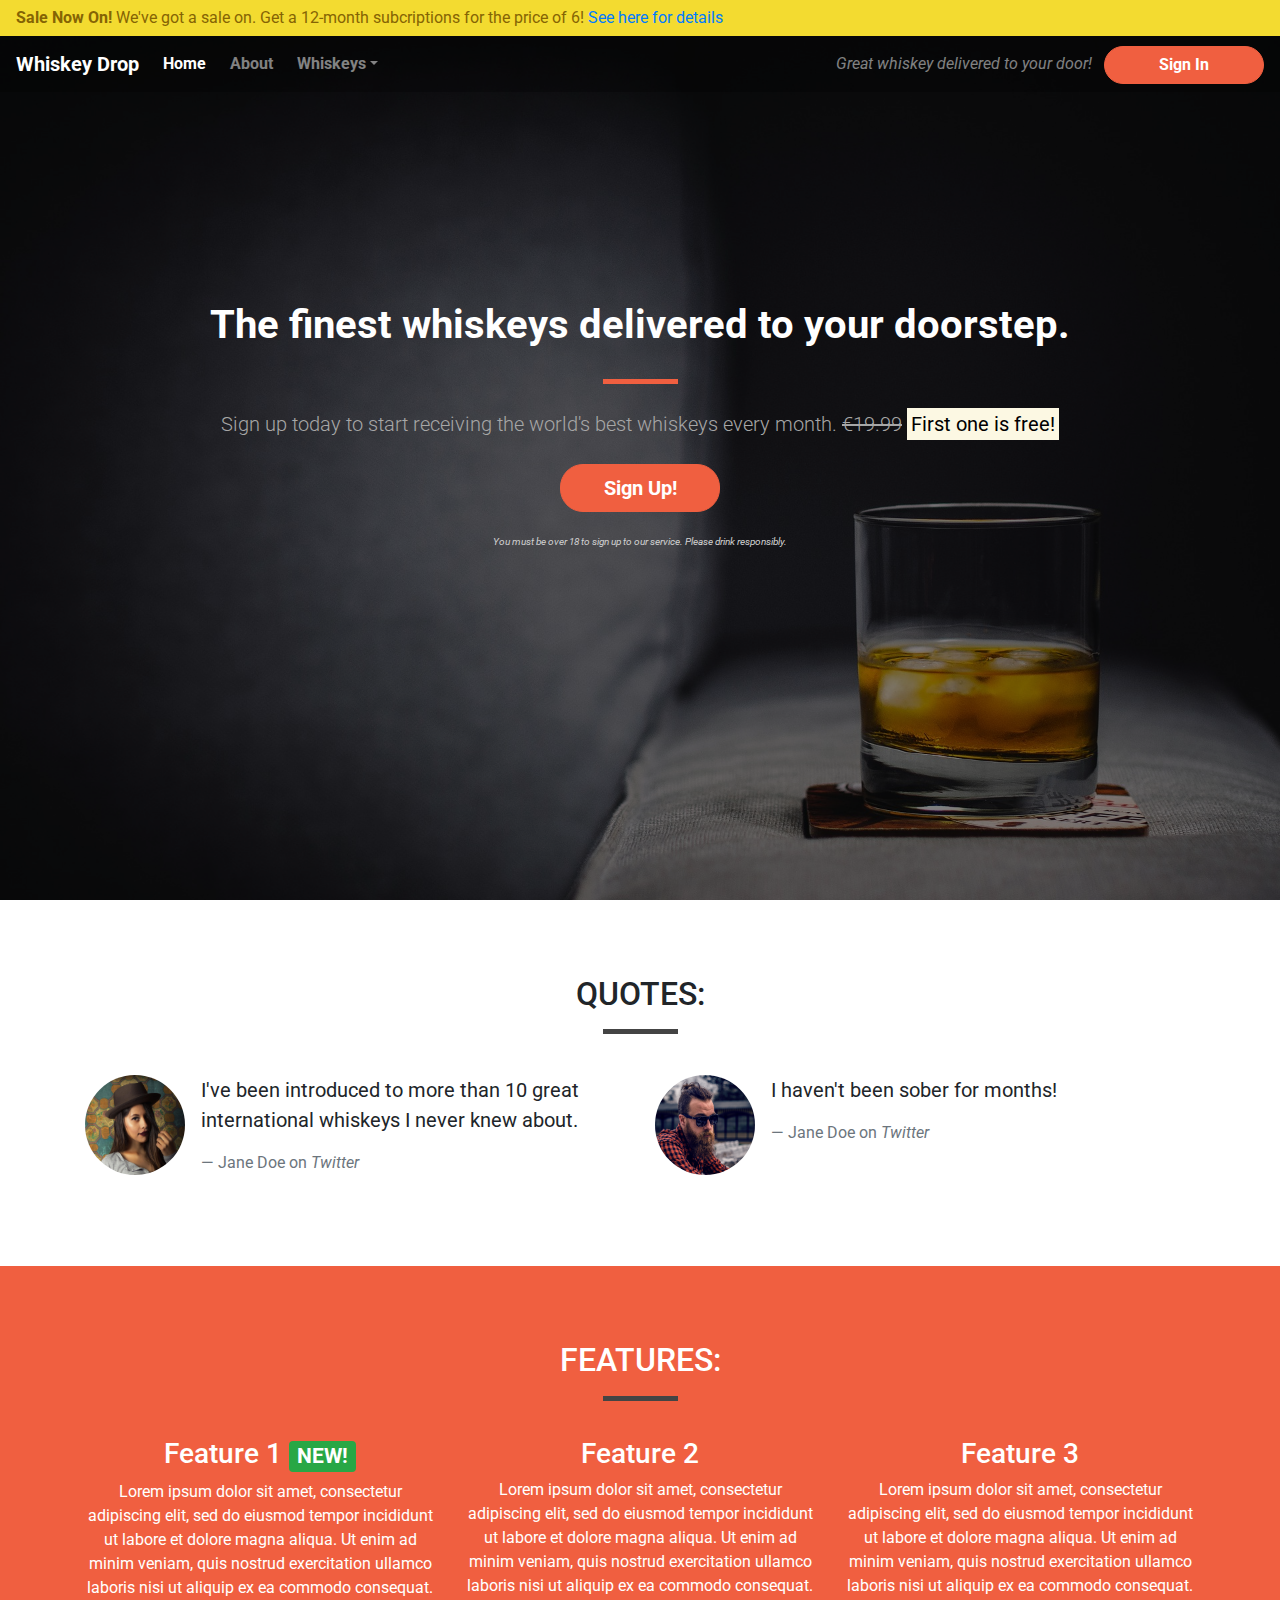
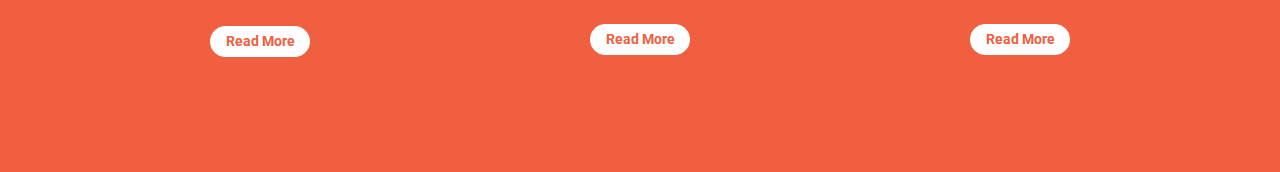
==== commit 05fa93bc: "updated code to include more custom styling" ====
--- a/index.html
+++ b/index.html
@@ -75,11 +75,13 @@
     
 
             <!-- Quotes -->
-            <div class="container quotes-container">
+        <div class="container-wrapper">
+            <div class="container quotes-container content-container">
                 <section class="quotes">
                     <div class="row">
-                        <div class="col-12 my-5">
+                        <div class="col-12 page-header">
                             <h2 class="text-uppercase">Quotes:</h2>
+                            <hr class="block-divider block-divider-short">
                         </div>
                     </div>
                     <div class="row">
@@ -111,35 +113,38 @@
                         </div>
                     </div>
                 </section>
+            </div>
                 <!-- /.quotes -->
-            <div/>
+        </div>
 
             <!-- Features -->
-            <div class="features-container">
+        <div class="container-wrapper container-wrapper--red">
+            <div class="container features-container content-container">
                 <section class="features">
                     <div class="row">
-                        <div class="col-12 my-5">
+                        <div class="col-12 page-header">
                             <h2 class="text-uppercase">Features:</h2>
+                            <hr class="block-divider block-divider-short block-divider-white">
                         </div>
                     </div>
                     <div class="row">
                         <div class="col-12 col-md-6 col-lg-4">
                             <div class="feature">
-                                <h3><i class="fas fa-gift d-none d-sm-inline"></i> Feature 1 <span class="badge badge-success">NEW!</span></h3>
+                                <h3><i class="fas fa-gift d-none d-sm-block"></i> Feature 1 <span class="badge badge-success">NEW!</span></h3>
                                 <p>Lorem ipsum dolor sit amet, consectetur adipiscing elit, sed do eiusmod tempor incididunt ut labore et dolore magna aliqua. Ut enim ad minim veniam, quis nostrud exercitation ullamco laboris nisi ut aliquip ex ea commodo consequat.</p>
                                 <p><a class="btn btn-sm btn-light" href="">Read More</a></p>
                             </div>
                         </div>
                         <div class="col-12 col-md-6 col-lg-4">
                             <div class="feature">
-                                <h3><i class="fas fa-credit-card d-none d-sm-inline"></i> Feature 2</h3>
+                                <h3><i class="fas fa-credit-card d-none d-sm-block"></i> Feature 2</h3>
                                 <p>Lorem ipsum dolor sit amet, consectetur adipiscing elit, sed do eiusmod tempor incididunt ut labore et dolore magna aliqua. Ut enim ad minim veniam, quis nostrud exercitation ullamco laboris nisi ut aliquip ex ea commodo consequat.</p>
                                 <p><a class="btn btn-sm btn-light" href="">Read More</a></p>
                             </div>
                         </div>
                         <div class="col-12 d-md-none d-lg-block col-lg-4">
                             <div class="feature">
-                                <h3><i class="far fa-times-circle d-none d-sm-inline"></i> Feature 3</h3>
+                                <h3><i class="far fa-times-circle d-none d-sm-block"></i> Feature 3</h3>
                                 <p>Lorem ipsum dolor sit amet, consectetur adipiscing elit, sed do eiusmod tempor incididunt ut labore et dolore magna aliqua. Ut enim ad minim veniam, quis nostrud exercitation ullamco laboris nisi ut aliquip ex ea commodo consequat.</p>
                                 <p><a class="btn btn-sm btn-light" href="">Read More</a></p>
                             </div>
@@ -148,7 +153,7 @@
                 </section>
                 <!-- /.features -->
             </div>
-        
+        </div>
 
         <div class="modal" tabindex="-1" role="dialog" id="signUpModal">
             <div class="modal-dialog" role="document">
--- a/css/style.css
+++ b/css/style.css
@@ -1,5 +1,16 @@
 body {
     font-family: 'Roboto' , sans-serif;
+}
+
+/* Alerts */
+
+/* .container-wrapper {
+
+} */
+
+.container-wrapper--red {
+    background-color: #f05f40;
+    color: white;
 }
 
  .alert-container .col-12 {
@@ -50,14 +61,26 @@
     width: 75px;
     height: 5px;
     border: 0;
+    background-color: #444;
 }
 
 .block-divider--orange {
     background-color: #f05f40;
 }
 
+.block-divider--white {
+    background-color: white;
+}
+
 .block-divider--short {
     width: 35px;
+}
+
+/* Content Containers */
+
+.content-container {
+    padding-top: 75px;
+    padding-bottom: 75px;
 }
 
 /* Navbar */
@@ -115,6 +138,8 @@
     color:#d0d0d0;
 }
 
+/* Buttons */
+
 .btn--cta {
     font-weight: bold;
     border-radius: 23px;
@@ -135,3 +160,41 @@
     border-color: #df4929;
     color: white;
 }
+
+/* Page Headers */
+
+.page-header {
+    margin-bottom: 0;
+    border-bottom: 0;
+    text-align: center;
+}
+
+.page-header h2 {
+    margin-top: 0;
+}
+
+.quotes .page-header {
+    margin-bottom: 25px;
+}
+
+.feature {
+    text-align: center;
+    margin-bottom: 40px;
+
+}
+
+.feature i {
+    margin-bottom: 20px;
+    font-size: 45px;
+    line-height: 45px;
+}
+
+.feature .btn {
+    background-color: white;
+    border-color: white;
+    border-radius: 15px;
+    min-width: 100px;
+    font-weight: bold;
+    margin-top: 10px;
+    color: #f05f40;
+}
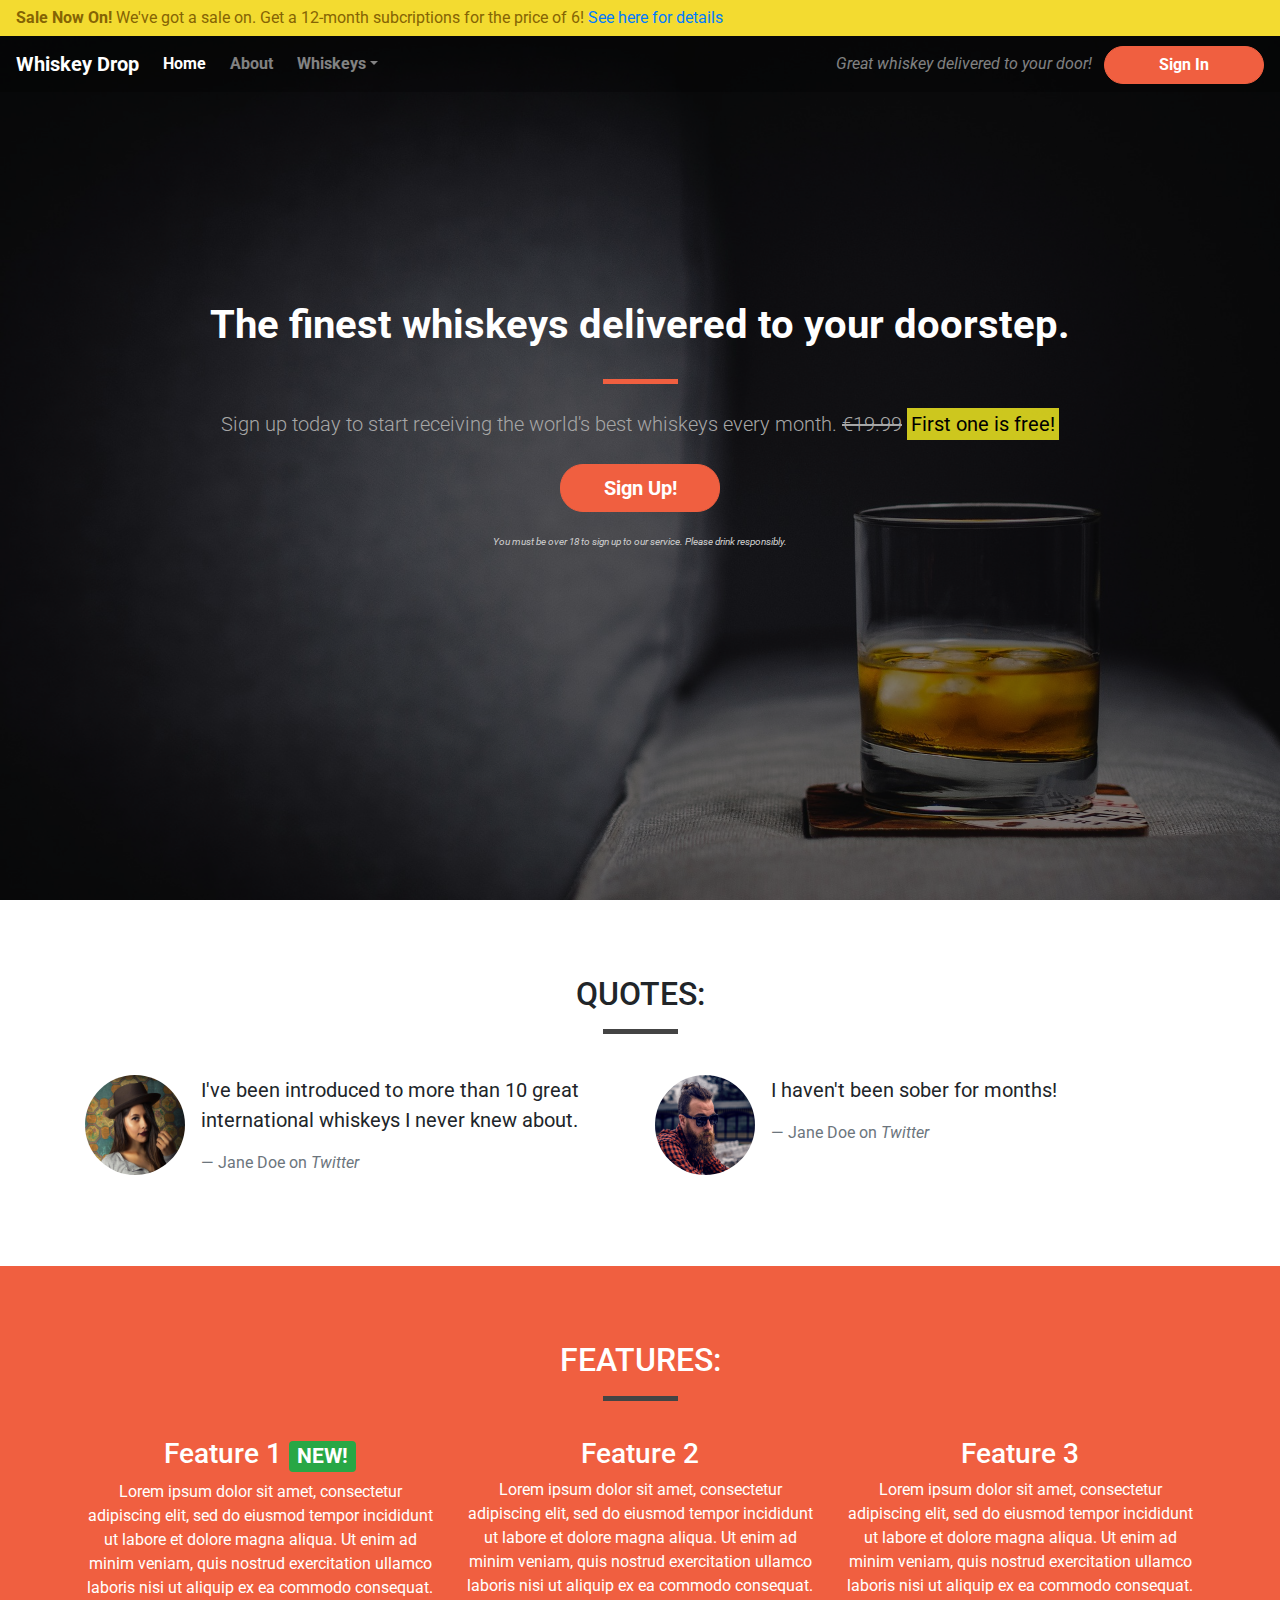
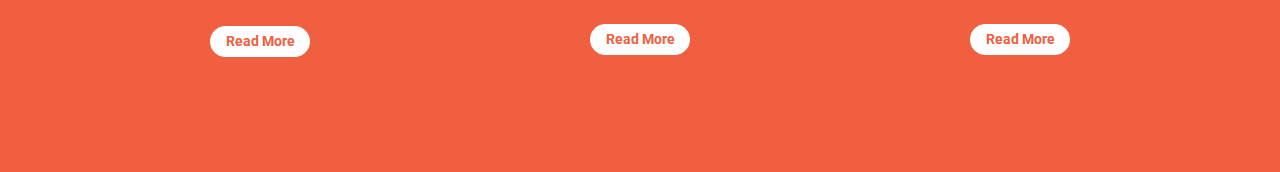
==== commit ea22756f: "code. updated highlight on the callout to be yellow with transparency" ====
--- a/index.html
+++ b/index.html
@@ -64,7 +64,7 @@
                         <p class="lead">Sign up today to start receiving the world's best whiskeys every month.
                         <s class="d-none d-sm-inline">€19.99</s>
                         <span class="d-inline d-sm-none"><br></span>
-                        <strong><mark>First one is free!</mark></strong></p>
+                        <strong><mark class="mark">First one is free!</mark></strong></p>
                         <p><button class="btn btn-lg btn--cta btn--red" data-toggle="modal" data-target="#signUpModal">Sign Up!</button></p>
                         <p class="text-muted"><small>You must be over 18 to sign up to our service. Please drink responsibly.</small></p>
                     </section>
@@ -88,7 +88,7 @@
                         <div class="col-12 col-md-6">
                             <div class="media">
                                 <div class="d-none d-sm-block">
-                                    <img src="images/girl-image.png" class="rounded-circle mr-3" height=100 width=100 alt="an image of a woman">
+                                    <img src="images/girl-image.png" class="rounded-circle mr-3" height="100" width="100" alt="an image of a woman">
                                 </div>
                                 <div class="media-body">
                                     <blockquote class="blockquote">
@@ -101,7 +101,7 @@
                         <div class="col-12 col-md-6">
                             <div class="media">
                                 <div class="d-none d-sm-block">
-                                    <img src="images/guy-image.png" class="rounded-circle mr-3" height=100 width=100 alt="An image of a man">
+                                    <img src="images/guy-image.png" class="rounded-circle mr-3" height="100" width="100" alt="An image of a man">
                                 </div>
                                 <div class="media-body">
                                     <blockquote class="blockquote">
--- a/css/style.css
+++ b/css/style.css
@@ -198,3 +198,9 @@
     margin-top: 10px;
     color: #f05f40;
 }
+
+/* Callout */
+
+.mark {
+        background-color: rgb(239 232 33 / 85%);
+}